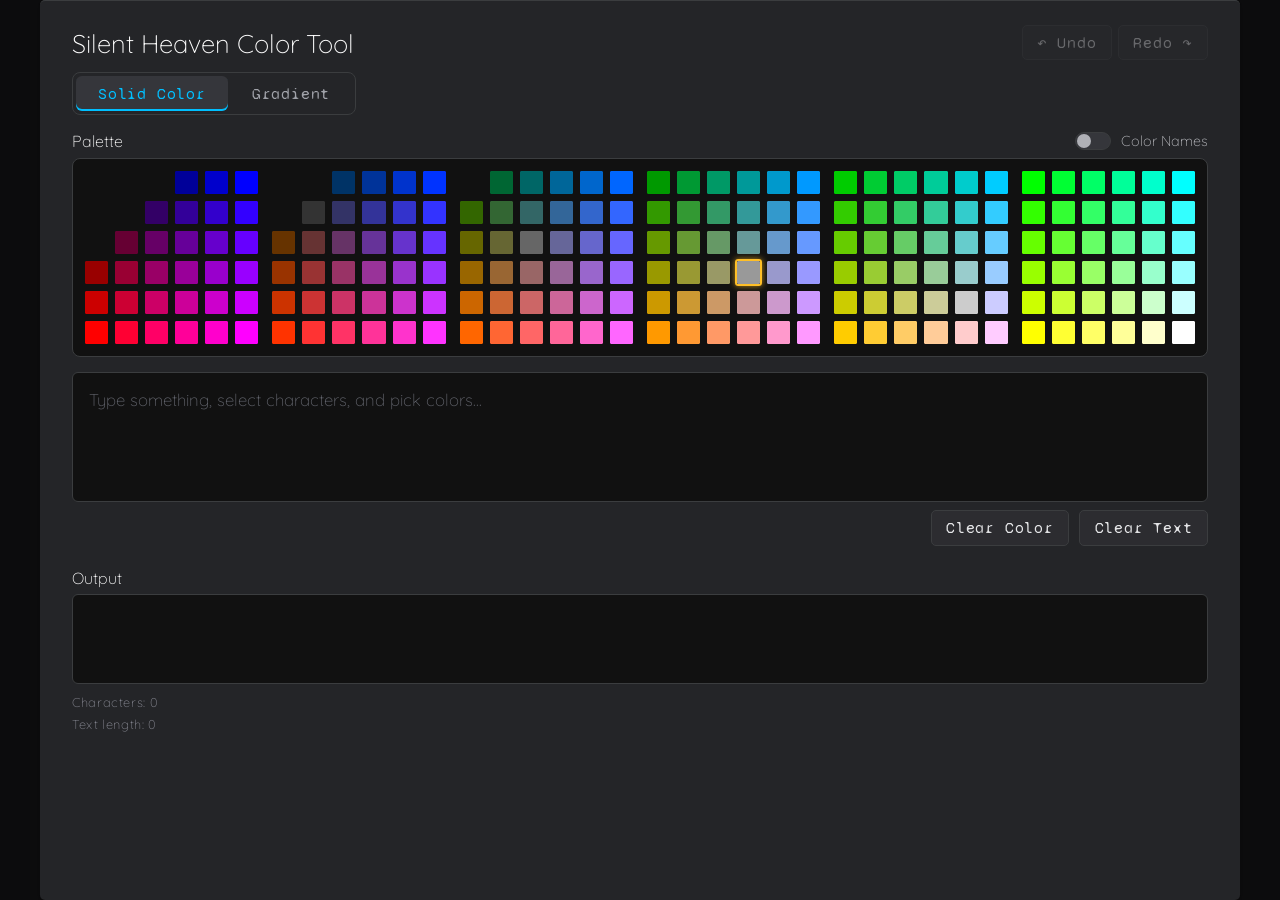
==== index.html @ c576f79d "make FSM non-default" ====
<!DOCTYPE html>
<html lang="en">
<head>
  <meta charset="UTF-8">
  <title>SH Color Tool</title>
  <link rel="preconnect" href="https://fonts.googleapis.com">
  <link rel="preconnect" href="https://fonts.gstatic.com" crossorigin>
  <link rel="stylesheet" href="https://fonts.googleapis.com/css2?family=Syne+Mono&display=swap">
  <link rel="stylesheet" href="https://fonts.googleapis.com/css2?family=Quicksand&display=swap">
  <link rel="stylesheet" href="style.css">
</head>
<body>

<div class="card">
  <div class="card-header">
    <h1>Silent Heaven Color Tool</h1>
    <div class="history-controls">
      <button type="button" id="undoBtn" title="Undo (Ctrl+Z)" disabled>↶ Undo</button>
      <button type="button" id="redoBtn" title="Redo (Ctrl+Y)" disabled>Redo ↷</button>
    </div>
  </div>

  <div class="mode-switch" role="tablist" aria-label="Painting mode">
    <button type="button" class="mode-btn active" data-mode="color" aria-pressed="true">Solid Color</button>
    <button type="button" class="mode-btn" data-mode="gradient" aria-pressed="false">Gradient</button>
  </div>

  <div class="palette-header">
    <h3>Palette</h3>
    <label class="toggle-switch" title="Show color names inline">
      <input type="checkbox" id="toggleNames">
      <span class="toggle-track"><span class="toggle-thumb"></span></span>
      <span class="toggle-text">Color Names</span>
    </label>
  </div>
  <div id="paletteGrid"></div>

  <div id="gradientPanel" hidden>
    <h3>Gradient Builder</h3>

    <p class="hint">CLICK - Add a color</p>
    <p class="hint">SHIFT + CLICK - Remove last instance of a color</p>
    <p class="hint">ALT + CLICK - Remove ALL instances of a color</p>

    <div id="stops"></div>

    <div class="controls controls-end">
      <button id="clearStops">Clear Gradient</button>
      <button type="button" id="applyGradient" class="btn-primary">Apply Gradient</button>
    </div>

    <div class="controls">
      <label for="presetPicker">Preset:</label>
      <select id="presetPicker"></select>
    </div>

    <div class="controls">
      <label><input type="checkbox" id="mirror"> Mirror</label>
      <label><input type="checkbox" id="reverse"> Reverse</label>
      <label><input type="checkbox" id="randomize"> Randomize</label>
    </div>

    <div class="controls">
      <label for="smoothnessInput">Smoothness:</label>
      <input type="number" id="smoothnessInput" min="1" value="3">
      <label><input type="checkbox" id="fixedSmoothness"> Fixed Smoothness Mode </label>
    </div>
    <p class="hint">When FSM is unchecked, builder will attempt to distrubte colors evenly based on # in Smoothness Box</p>

    <div id="gradientPreview"></div>
  </div>

  <div id="editor" contenteditable="true" spellcheck="false"></div>

  <div class="controls editor-actions">
    <button id="clearAllColors">Clear Color</button>
    <button id="clearText">Clear Text</button>
  </div>

  <div class="output">
    <h3>Output</h3>
    <textarea id="rawOutput"></textarea>
    <div id="rawCounter">
      <div id="rawCounterChars">Characters: 0</div>
      <div id="rawCounterText">Text length: 0</div>
    </div>
  </div>
</div>

<script src="script.js"></script>
</body>
</html>
---- style.css ----
body {
  background: hsl(230deg, 5%, 5%);
  color: hsl(230deg, 5%, 80%);
  font-family: Quicksand, sans-serif;
  font-weight: 100;
  padding: 0;
  margin: 0;
  height: 100%;
  width: 100%;
}

* {
  box-sizing: border-box;
}

h1, h2, h3, h4 {
  color: white;
  font-weight: 100;
  margin-bottom: 0;
}

h1 {
  font-size: 1.6rem;
  margin-top: .5rem;
}

h3 {
  margin-top: 1.5rem;
  margin-bottom: .4rem;
  font-size: 1rem;
}

.hint {
  color: hsl(230deg, 5%, 55%);
  font-size: .85rem;
}

.card {
  width: 1200px;
  max-width: 95%;
  min-height: 100vh;
  margin: 0 auto;
  padding: 1.5rem 2rem 3rem;
  border-radius: 5px;
  background: hsl(230deg, 5%, 15%);
  border-top: 1px solid #3b3d3f;
  box-shadow: 0 2px 3px rgb(10 10 10 / 10%), 0 0 0 1px rgb(10 10 10 / 10%);
}

.card-header {
  display: flex;
  align-items: center;
  justify-content: space-between;
  gap: 1rem;
  margin-bottom: .5rem;
}

.card-header h1 {
  margin: 0;
}

.history-controls {
  display: inline-flex;
  gap: 6px;
}

.mode-switch {
  display: inline-flex;
  border: 1px solid #3b3d3f;
  border-radius: 8px;
  padding: 3px;
  gap: 2px;
  margin: .25rem 0 1rem;
}

.mode-btn {
  background: transparent;
  border: 0;
  padding: 8px 22px;
  border-radius: 6px;
  font-family: "Syne Mono", monospace;
  font-weight: 100;
  font-size: 1rem;
  color: hsl(230deg, 5%, 65%);
  cursor: pointer;
  transition: background .15s ease, color .15s ease;
}

.mode-btn:hover {
  color: white;
  background: hsl(230deg, 5%, 18%);
}

.mode-btn.active {
  background: hsl(230deg, 5%, 22%);
  color: deepskyblue;
  box-shadow: inset 0 -2px 0 deepskyblue;
}

.mode-btn.active:hover {
  color: deepskyblue;
}

.palette-header {
  display: flex;
  align-items: center;
  justify-content: space-between;
  gap: 12px;
  margin: 0 0 .4rem;
}

.palette-header h3 {
  margin: 0;
}

#paletteGrid {
  display: flex;
  flex-wrap: nowrap;
  gap: 10px;
  margin-bottom: 15px;
  padding: 10px;
  background: #111;
  border-radius: 8px;
  border: 1px solid #3b3d3f;
}

.palette-block {
  flex: 1 1 0;
  min-width: 0;
  display: grid;
  grid-template-columns: repeat(6, 1fr);
  gap: 3px;
}

.palette-cell {
  position: relative;
  aspect-ratio: 1;
  min-width: 0;
  cursor: pointer;
  border: 2px solid transparent;
  border-radius: 3px;
  overflow: hidden;
  user-select: none;
  transition: transform .12s ease, border-color .12s ease;
}

.palette-cell.empty {
  cursor: default;
  pointer-events: none;
  background: transparent;
}

.palette-cell .swatch {
  position: absolute;
  inset: 0;
  border-radius: 1px;
}

.palette-cell .code,
.palette-cell .name {
  display: none;
}

#paletteGrid:not(.show-names) .palette-cell:hover:not(.empty) {
  transform: scale(1.2);
  z-index: 1;
}

.palette-cell.in-gradient {
  border-color: deepskyblue;
  box-shadow: 0 0 6px hsl(195deg, 100%, 50%, .55);
}

.position-badge {
  display: none;
  position: absolute;
  top: -2px;
  right: -2px;
  font-family: Quicksand, sans-serif;
  font-weight: 100;
  font-size: 9px;
  line-height: 1.2;
  color: #000;
  background: deepskyblue;
  padding: 0 3px;
  border-radius: 6px;
  box-shadow: 0 0 4px hsl(195deg, 100%, 50%, .6);
  pointer-events: none;
  z-index: 3;
  max-width: 100%;
  overflow: hidden;
  text-overflow: ellipsis;
  white-space: nowrap;
}

.palette-cell.in-gradient .position-badge {
  display: inline-block;
}

/* Swatch state: this color is somewhere in the current selection. */
.palette-cell.is-current {
  border-color: #fff;
  box-shadow: 0 0 6px rgba(255, 255, 255, 0.6);
}

/* Swatch state: this is the active brush — what newly typed text will use.
   Distinct gold ring, separate from in-gradient (blue) and is-current (white). */
.palette-cell.is-brush {
  border-color: #FFBF27;
  box-shadow: 0 0 6px rgba(255, 191, 39, 0.7);
}

.palette-cell.in-gradient.is-current {
  border-color: deepskyblue;
  box-shadow: 0 0 0 1px #fff, 0 0 6px hsl(195deg, 100%, 50%, .55);
}

#paletteGrid.show-names {
  flex-direction: column;
  flex-wrap: nowrap;
}

#paletteGrid.show-names .palette-block {
  flex: 0 0 auto;
  width: 100%;
  grid-template-columns: repeat(6, minmax(0, 1fr));
  grid-auto-rows: auto;
  gap: 2px;
}

#paletteGrid.show-names .palette-cell {
  position: static;
  aspect-ratio: auto;
  display: flex;
  align-items: center;
  gap: 6px;
  padding: 3px 6px;
  border: 1px solid transparent;
  border-radius: 3px;
  min-width: 0;
  white-space: nowrap;
  overflow: hidden;
  transition: background .12s ease, border-color .12s ease;
}

#paletteGrid.show-names .palette-cell:hover:not(.empty) {
  background: hsl(230deg, 5%, 18%);
}

#paletteGrid.show-names .palette-cell.in-gradient {
  background: hsl(195deg, 60%, 15%);
  border-color: deepskyblue;
  box-shadow: none;
}

#paletteGrid.show-names .palette-cell.is-current {
  background: hsl(230deg, 5%, 22%);
  border-color: #fff;
  box-shadow: none;
}

#paletteGrid.show-names .palette-cell.is-brush {
  background: hsl(48deg, 60%, 18%);
  border-color: #FFBF27;
  box-shadow: none;
}

#paletteGrid.show-names .palette-cell.in-gradient.is-current {
  background: hsl(195deg, 60%, 18%);
  border-color: deepskyblue;
  box-shadow: inset 0 0 0 1px #fff;
}

#paletteGrid.show-names .position-badge {
  position: static;
  font-size: .7rem;
  padding: 0 4px;
  border-radius: 3px;
  flex: 0 0 auto;
}

#paletteGrid.show-names .palette-cell .swatch {
  position: static;
  width: 12px;
  height: 12px;
  flex: 0 0 12px;
  border-radius: 2px;
  border: 1px solid rgba(255, 255, 255, 0.08);
}

#paletteGrid.show-names .palette-cell .code {
  display: inline;
  font-family: Quicksand, sans-serif;
  font-size: .8rem;
  letter-spacing: 0.02em;
  flex: 0 0 auto;
}

#paletteGrid.show-names .palette-cell .name {
  display: inline;
  color: hsl(230deg, 5%, 75%);
  font-size: .75rem;
  letter-spacing: 0.02em;
  overflow: hidden;
  text-overflow: ellipsis;
  flex: 1 1 auto;
  min-width: 0;
}

@media screen and (max-width: 900px) {
  #paletteGrid:not(.show-names) {
    flex-wrap: wrap;
  }
  #paletteGrid:not(.show-names) .palette-block {
    flex: 0 0 auto;
    grid-template-columns: repeat(6, 24px);
  }
  #paletteGrid:not(.show-names) .palette-cell {
    aspect-ratio: 1;
  }
  #paletteGrid.show-names .palette-cell .name {
    display: none;
  }
}

.controls {
  display: flex;
  gap: 10px;
  margin: 10px 0;
  flex-wrap: wrap;
  align-items: center;
}

button {
  padding: 0.45rem 0.9rem;
  background: hsl(230deg, 5%, 18%);
  color: hsl(230deg, 5%, 90%);
  border: 1px solid #3b3d3f;
  border-radius: 5px;
  font-family: "Syne Mono", monospace;
  font-weight: 100;
  font-size: 1rem;
  cursor: pointer;
  letter-spacing: 0.05em;
  transition: background .15s ease, color .15s ease, border-color .15s ease;
}

button:hover:not(:disabled) {
  background: hsl(230deg, 5%, 25%);
  color: white;
}

button:focus-visible {
  outline: 1px solid hsl(230deg, 5%, 90%);
}

button:disabled {
  opacity: 0.35;
  cursor: not-allowed;
}

select {
  padding: 0.45rem 0.9rem;
  background: #494950;
  color: hsl(230deg, 5%, 90%);
  border: 0;
  border-radius: 5px;
  font-family: "Syne Mono", monospace;
  font-weight: 100;
  font-size: 1rem;
  cursor: pointer;
  letter-spacing: 0.05em;
  transition: background .15s ease;
}

select:hover {
  background: hsl(230deg, 5%, 35%);
}

select:focus-visible {
  outline: 1px solid hsl(230deg, 5%, 90%);
}

select:focus {
  outline: none;
  box-shadow: 0 0 0 1px deepskyblue, 0 0 6px deepskyblue;
  background-color: hsl(230deg, 5%, 25%);
  color: white;
}

.toggle-switch {
  display: inline-flex;
  align-items: center;
  gap: 10px;
  cursor: pointer;
  user-select: none;
  font-family: Quicksand, sans-serif;
  font-weight: 100;
  font-size: .9rem;
  color: hsl(230deg, 5%, 75%);
}

.toggle-switch input[type="checkbox"] {
  position: absolute;
  opacity: 0;
  width: 0;
  height: 0;
  pointer-events: none;
}

.toggle-track {
  position: relative;
  display: inline-block;
  width: 36px;
  height: 18px;
  background: hsl(230deg, 5%, 22%);
  border: 1px solid #3b3d3f;
  border-radius: 18px;
  transition: background .15s ease, border-color .15s ease;
  flex: 0 0 36px;
}

.toggle-thumb {
  position: absolute;
  top: 1px;
  left: 1px;
  width: 14px;
  height: 14px;
  background: hsl(230deg, 5%, 70%);
  border-radius: 50%;
  transition: transform .18s ease, background .15s ease;
}

.toggle-switch input:checked ~ .toggle-track {
  background: hsl(195deg, 80%, 35%);
  border-color: deepskyblue;
}

.toggle-switch input:checked ~ .toggle-track .toggle-thumb {
  transform: translateX(17px);
  background: #fff;
}

.toggle-switch input:focus-visible ~ .toggle-track {
  box-shadow: 0 0 0 2px hsl(195deg, 100%, 50%, .35);
}

.toggle-switch input:checked ~ .toggle-text {
  color: white;
}

.btn-primary {
  background: hsl(195deg, 80%, 30%);
  color: white;
  border-color: deepskyblue;
}

.btn-primary:hover:not(:disabled) {
  background: hsl(195deg, 90%, 38%);
  color: white;
  border-color: deepskyblue;
}

.editor-actions {
  margin-top: .4rem;
  justify-content: flex-end;
}

.controls-end {
  justify-content: flex-end;
}

textarea {
  width: 100%;
  min-height: 60px;
  resize: vertical;
  background: #111;
  color: hsl(230deg, 5%, 90%);
  padding: 10px 12px;
  border: 1px solid #3b3d3f;
  border-radius: 6px;
  white-space: pre-wrap;
  word-break: break-word;
  font-family: Quicksand, sans-serif;
  font-weight: 100;
  font-size: .95rem;
  box-sizing: border-box;
}

textarea:focus {
  outline: none;
  border-color: deepskyblue;
  box-shadow: 0 0 6px hsl(195deg, 100%, 50%, .35);
}

#rawOutput {
  min-height: 90px;
  resize: none;
  overflow: hidden;
}

#editor {
  min-height: 130px;
  background: #111;
  color: hsl(230deg, 5%, 90%);
  padding: 14px 16px;
  border: 1px solid #3b3d3f;
  border-radius: 6px;
  white-space: pre-wrap;
  word-break: break-word;
  font-family: Quicksand, sans-serif;
  font-weight: 100;
  font-size: 1.05rem;
  line-height: 1.5;
  outline: none;
  box-sizing: border-box;
  margin-bottom: 8px;
  transition: border-color .2s ease, box-shadow .2s ease;
}

#editor:focus {
  border-color: deepskyblue;
  box-shadow: 0 0 8px hsl(195deg, 100%, 50%, .35);
}

#editor:empty::before {
  content: attr(data-placeholder);
  color: hsl(230deg, 5%, 40%);
  pointer-events: none;
}

#editor ::selection,
#editor::selection {
  background: hsla(195, 100%, 55%, 0.32);
  color: inherit;
}

#editor:not(:focus) .selection-mark {
  background: hsla(195, 100%, 55%, 0.32);
}

#stops {
  display: flex;
  align-items: center;
  gap: 6px;
  flex-wrap: wrap;
  margin-bottom: 10px;
  min-height: 47px;
  padding: 8px;
  background: #111;
  border: 1px dashed #3b3d3f;
  border-radius: 6px;
}

.stop {
  padding: 6px 12px;
  border-radius: 4px;
  cursor: grab;
  font-size: .85rem;
  color: #000;
  font-family: Quicksand, sans-serif;
  font-weight: 100;
  letter-spacing: 0.05em;
  user-select: none;
}

.stop:active {
  cursor: grabbing;
}

#gradientPreview {
  min-height: 32px;
  border: 1px solid #3b3d3f;
  border-radius: 6px;
  margin: 10px 0;
  background: #111;
}

#gradientPanel {
  border: 1px solid #3b3d3f;
  padding: .75rem 1rem 1rem;
  margin: 1rem 0;
  background: hsl(230deg, 5%, 12%);
  border-radius: 8px;
}

#gradientPanel h3 {
  margin: 0 0 .35rem;
}

#smoothnessInput {
  width: 70px;
  padding: 0.35rem 0.5rem;
  background: #494950;
  color: hsl(230deg, 5%, 90%);
  border: 0;
  border-radius: 5px;
  font-family: "Syne Mono", monospace;
  font-weight: 100;
  font-size: 1rem;
}

#smoothnessInput:focus {
  outline: 1px solid deepskyblue;
}

input[type="checkbox"] {
  accent-color: deepskyblue;
  cursor: pointer;
}

label {
  cursor: pointer;
}

#rawCounter {
  margin: 6px 0;
  font-size: .8rem;
  color: hsl(230deg, 5%, 55%);
  letter-spacing: 0.05em;
}

#rawCounterChars {
  margin-bottom: 0.4rem;
}

.output h3 {
  margin-top: 22px;
}

#flashHint {
  font-family: "Syne Mono", monospace !important;
  font-weight: 100 !important;
}

::-webkit-scrollbar {
  height: 10px;
  width: 8px;
}

::-webkit-scrollbar-track {
  background: hsl(230deg, 5%, 40%);
}

::-webkit-scrollbar-thumb {
  background: hsl(230deg, 5%, 80%);
}

::-webkit-scrollbar-thumb:hover {
  background: hsl(230deg, 5%, 60%);
}

::-webkit-scrollbar-thumb:active {
  background: hsl(230deg, 5%, 60%);
}

@media screen and (max-width: 700px) {
  .card {
    padding: 1rem;
    max-width: 100%;
  }
  h1 {
    font-size: 1.3rem;
  }
}
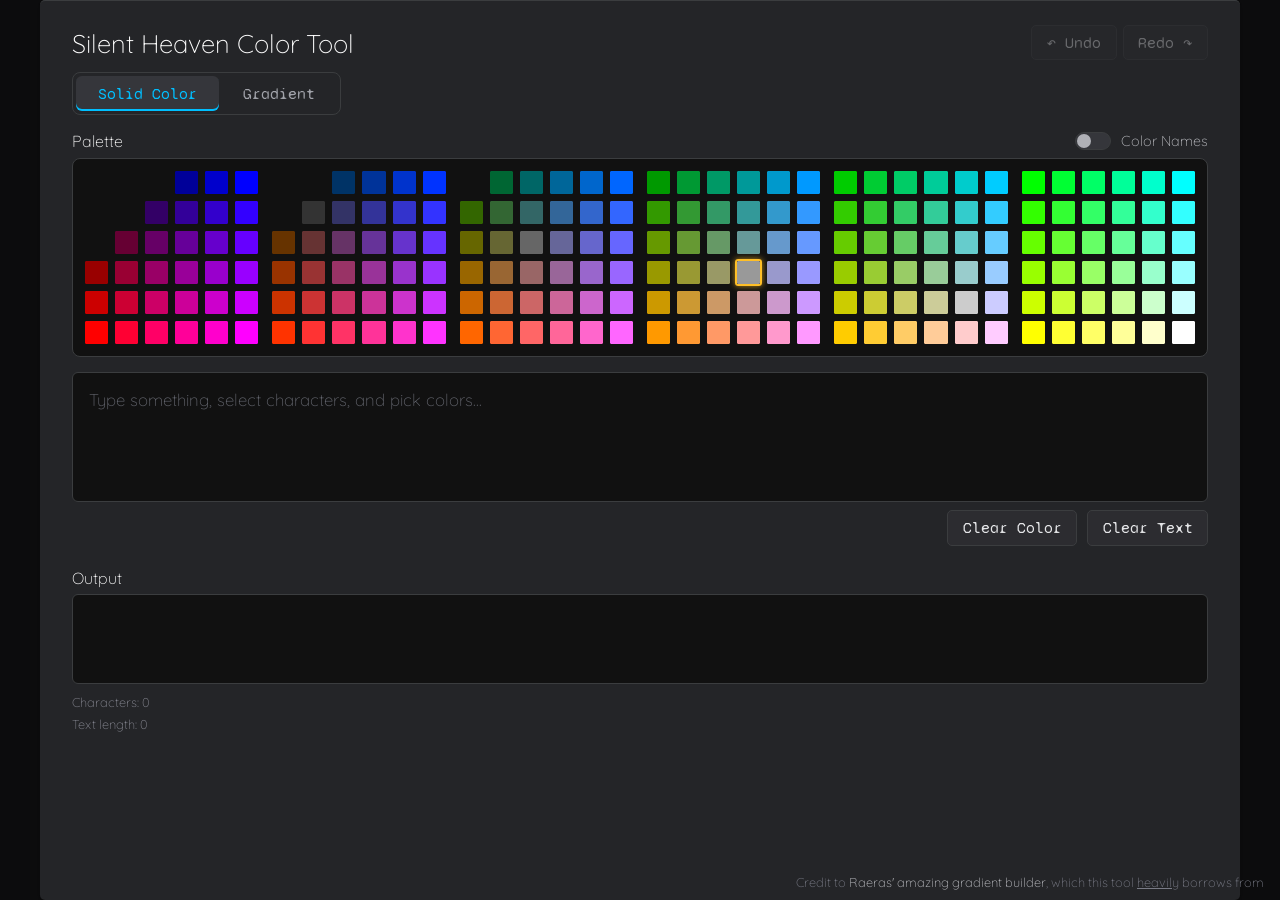
==== commit 1b47c840: "add credit" ====
--- a/index.html
+++ b/index.html
@@ -50,7 +50,6 @@
     </div>
 
     <div class="controls">
-      <label for="presetPicker">Preset:</label>
       <select id="presetPicker"></select>
     </div>
 
@@ -61,12 +60,11 @@
     </div>
 
     <div class="controls">
-      <label for="smoothnessInput">Smoothness:</label>
+      <label for="smoothnessInput">Color Gap:    </label>
       <input type="number" id="smoothnessInput" min="1" value="3">
-      <label><input type="checkbox" id="fixedSmoothness"> Fixed Smoothness Mode </label>
+      <label><input type="checkbox" id="fixedSmoothness"> Distribute Evenly </label>
+      <label><input type="checkbox" id="perWord"> Per Word</label>
     </div>
-    <p class="hint">When FSM is unchecked, builder will attempt to distrubte colors evenly based on # in Smoothness Box</p>
-
     <div id="gradientPreview"></div>
   </div>
 
@@ -87,6 +85,10 @@
   </div>
 </div>
 
+<footer class="credits">
+  Credit to <a href="https://codepen.io/raeras/full/wBzOpxO">Raeras' amazing gradient builder</a>, which this tool <u>heavily</u> borrows from
+</footer>
+
 <script src="script.js"></script>
 </body>
 </html>
--- a/style.css
+++ b/style.css
@@ -176,7 +176,7 @@
   position: absolute;
   top: -2px;
   right: -2px;
-  font-family: Quicksand, sans-serif;
+  font-family: "Syne Mono", monospace;
   font-weight: 100;
   font-size: 9px;
   line-height: 1.2;
@@ -197,14 +197,11 @@
   display: inline-block;
 }
 
-/* Swatch state: this color is somewhere in the current selection. */
 .palette-cell.is-current {
   border-color: #fff;
   box-shadow: 0 0 6px rgba(255, 255, 255, 0.6);
 }
 
-/* Swatch state: this is the active brush — what newly typed text will use.
-   Distinct gold ring, separate from in-gradient (blue) and is-current (white). */
 .palette-cell.is-brush {
   border-color: #FFBF27;
   box-shadow: 0 0 6px rgba(255, 191, 39, 0.7);
@@ -292,15 +289,12 @@
   display: inline;
   font-family: Quicksand, sans-serif;
   font-size: .8rem;
-  letter-spacing: 0.02em;
   flex: 0 0 auto;
 }
 
 #paletteGrid.show-names .palette-cell .name {
   display: inline;
-  color: hsl(230deg, 5%, 75%);
   font-size: .75rem;
-  letter-spacing: 0.02em;
   overflow: hidden;
   text-overflow: ellipsis;
   flex: 1 1 auto;
@@ -341,7 +335,6 @@
   font-weight: 100;
   font-size: 1rem;
   cursor: pointer;
-  letter-spacing: 0.05em;
   transition: background .15s ease, color .15s ease, border-color .15s ease;
 }
 
@@ -369,7 +362,6 @@
   font-weight: 100;
   font-size: 1rem;
   cursor: pointer;
-  letter-spacing: 0.05em;
   transition: background .15s ease;
 }
 
@@ -558,9 +550,8 @@
   cursor: grab;
   font-size: .85rem;
   color: #000;
-  font-family: Quicksand, sans-serif;
-  font-weight: 100;
-  letter-spacing: 0.05em;
+  font-family: "Syne Mono", monospace;
+  font-weight: 100;
   user-select: none;
 }
 
@@ -588,25 +579,142 @@
   margin: 0 0 .35rem;
 }
 
+label[for="smoothnessInput"] {
+  display: inline-flex;
+  align-items: center;
+  padding:0.45rem 0.9rem 0.45rem 0.9rem;
+  border: 1px solid #3b3d3f;
+  border-right: 0;
+  border-radius: 5px 0 0 5px;
+  background: hsl(230deg, 5%, 18%);
+  color: hsl(230deg, 5%, 90%);
+  font-family: "Syne Mono", monospace;
+  font-weight: 100;
+  font-size: 1rem;
+  margin-right: -10px;
+  transition: background .15s ease, color .15s ease, border-color .15s ease;
+}
+
 #smoothnessInput {
-  width: 70px;
-  padding: 0.35rem 0.5rem;
-  background: #494950;
+  width: 64px;
+  padding: 0.45rem 0.6rem;
+  background: hsl(230deg, 5%, 18%);
   color: hsl(230deg, 5%, 90%);
-  border: 0;
+  border: 1px solid #3b3d3f;
+  border-radius: 0 5px 5px 0;
+  font-family: "Syne Mono", monospace;
+  font-weight: 100;
+  font-size: 1rem;
+  transition: background .15s ease, color .15s ease, border-color .15s ease;
+}
+
+#smoothnessInput:hover:not(:disabled),
+label[for="smoothnessInput"]:has(+ #smoothnessInput:hover:not(:disabled)) {
+  border-color: deepskyblue;
+  background: hsl(230deg, 5%, 25%);
+  color: white;
+}
+
+#smoothnessInput:focus {
+  outline: none;
+  border-color: deepskyblue;
+  box-shadow: 0 0 6px hsl(195deg, 100%, 50%, .35);
+}
+
+#smoothnessInput:disabled {
+  background: hsl(230deg, 5%, 12%);
+  color: hsl(230deg, 5%, 40%);
+  cursor: not-allowed;
+  -moz-appearance: textfield;
+  appearance: textfield;
+}
+
+#smoothnessInput:disabled::-webkit-inner-spin-button,
+#smoothnessInput:disabled::-webkit-outer-spin-button {
+  -webkit-appearance: none;
+  margin: 0;
+  display: none;
+}
+
+label[for="smoothnessInput"]:has(+ #smoothnessInput:disabled) {
+  background: hsl(230deg, 5%, 12%);
+  color: hsl(230deg, 5%, 40%);
+  cursor: not-allowed;
+}
+
+label:has(> input[type="checkbox"]):not(.toggle-switch) {
+  display: inline-flex;
+  align-items: center;
+  padding: 0.45rem 0.9rem;
   border-radius: 5px;
+  border: 1px solid #3b3d3f;
+  background: hsl(230deg, 5%, 18%);
+  color: hsl(230deg, 5%, 90%);
+  cursor: pointer;
+  user-select: none;
   font-family: "Syne Mono", monospace;
   font-weight: 100;
   font-size: 1rem;
-}
-
-#smoothnessInput:focus {
-  outline: 1px solid deepskyblue;
-}
-
-input[type="checkbox"] {
-  accent-color: deepskyblue;
-  cursor: pointer;
+  transition: background .15s ease, color .15s ease, border-color .15s ease;
+}
+
+label:has(> input[type="checkbox"]):not(.toggle-switch)::before {
+  content: "";
+  display: inline-block;
+  width: 13px;
+  height: 13px;
+  margin-right: 8px;
+  border: 1px solid hsl(230deg, 5%, 55%);
+  border-radius: 3px;
+  background: hsl(230deg, 5%, 12%);
+  background-repeat: no-repeat;
+  background-position: center;
+  background-size: 11px 11px;
+  flex-shrink: 0;
+  transition: background-color .15s ease, border-color .15s ease;
+}
+
+label:has(> input[type="checkbox"]:checked):not(.toggle-switch)::before {
+  background-color: white;
+  border-color: white;
+  background-image: url("data:image/svg+xml,%3Csvg xmlns='http://www.w3.org/2000/svg' viewBox='0 0 16 16'%3E%3Cpath fill='none' stroke='%23146e8e' stroke-width='3' stroke-linecap='round' stroke-linejoin='round' d='M3 8l3 3 7-7'/%3E%3C/svg%3E");
+}
+
+label:has(> input[type="checkbox"]):not(.toggle-switch):hover:not(:has(> input:disabled)) {
+  background: hsl(230deg, 5%, 25%);
+  color: white;
+}
+
+label:has(> input[type="checkbox"]):not(.toggle-switch):hover:not(:has(> input:disabled))::before {
+  border-color: deepskyblue;
+}
+
+label:has(> input[type="checkbox"]:checked):not(.toggle-switch) {
+  background: hsl(195deg, 80%, 30%);
+  color: white;
+  border-color: deepskyblue;
+}
+
+label:has(> input[type="checkbox"]:checked):not(.toggle-switch):hover:not(:has(> input:disabled)) {
+  background: hsl(195deg, 90%, 38%);
+}
+
+label:has(> input[type="checkbox"]:disabled):not(.toggle-switch) {
+  opacity: 0.35;
+  cursor: not-allowed;
+}
+
+label:has(> input[type="checkbox"]:focus-visible):not(.toggle-switch) {
+  outline: 1px solid hsl(230deg, 5%, 90%);
+}
+
+label:not(.toggle-switch) > input[type="checkbox"] {
+  position: absolute;
+  opacity: 0;
+  width: 0;
+  height: 0;
+  margin: 0;
+  pointer-events: none;
 }
 
 label {
@@ -617,7 +725,6 @@
   margin: 6px 0;
   font-size: .8rem;
   color: hsl(230deg, 5%, 55%);
-  letter-spacing: 0.05em;
 }
 
 #rawCounterChars {
@@ -663,3 +770,24 @@
     font-size: 1.3rem;
   }
 }
+
+
+.credits {
+  position: fixed;
+  bottom: 10px;
+  right: 16px;
+  font-size: 0.8rem;
+  color: hsl(230deg, 5%, 50%);
+  z-index: 10;
+  pointer-events: auto;
+}
+
+.credits a {
+  color: hsl(230deg, 5%, 75%);
+  text-decoration: none;
+  transition: color .15s ease;
+}
+
+.credits a:hover {
+  color: deepskyblue;
+}
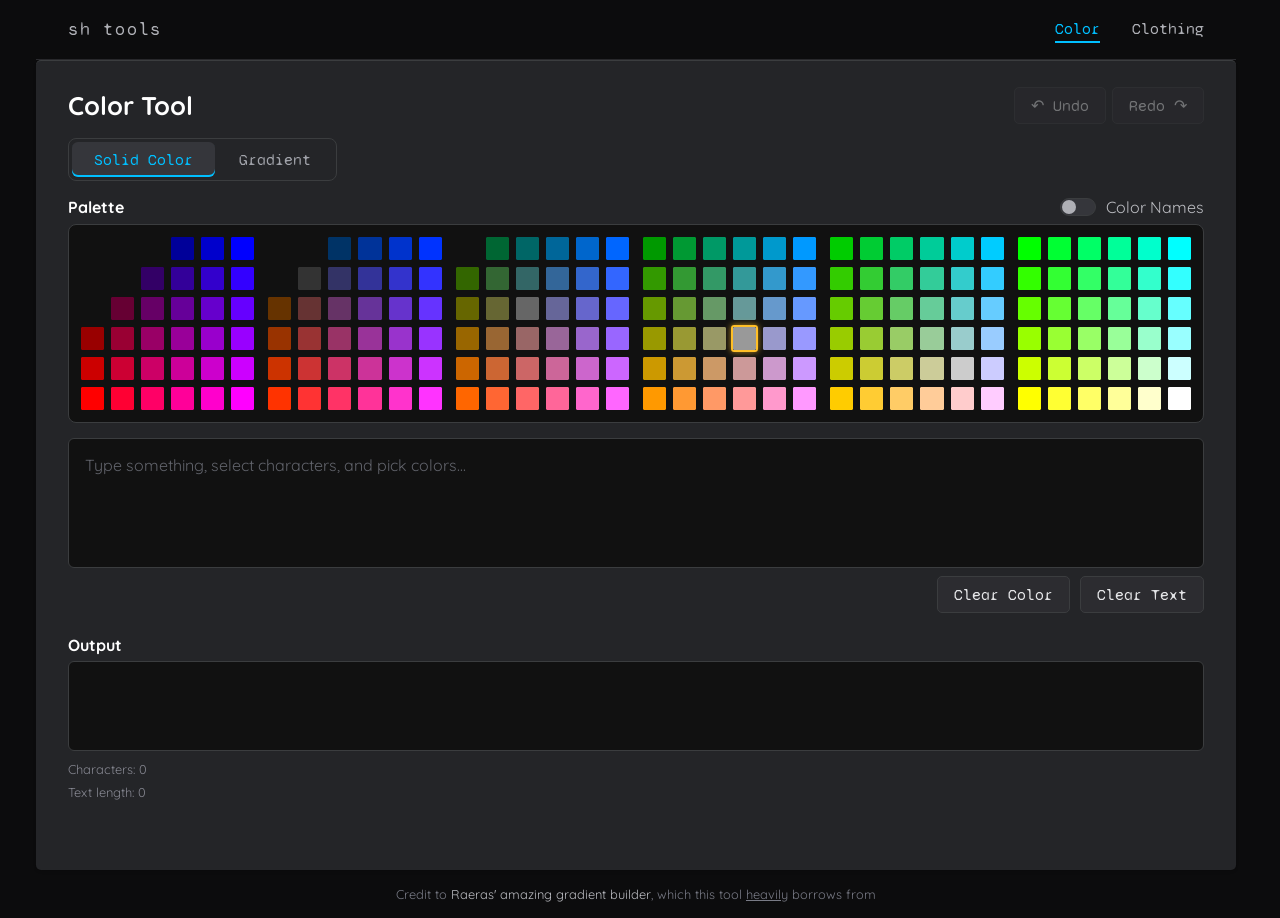
==== commit eb810c5c: "add clothing tool" ====
--- a/index.html
+++ b/index.html
@@ -11,9 +11,17 @@
 </head>
 <body>
 
+<header class="site-header">
+  <div class="site-brand">sh tools</div>
+  <nav class="site-nav" aria-label="Tools">
+    <a href="index.html" class="nav-link active" aria-current="page">Color</a>
+    <a href="clothing.html" class="nav-link">Clothing</a>
+  </nav>
+</header>
+
 <div class="card">
   <div class="card-header">
-    <h1>Silent Heaven Color Tool</h1>
+    <h1>Color Tool</h1>
     <div class="history-controls">
       <button type="button" id="undoBtn" title="Undo (Ctrl+Z)" disabled>↶ Undo</button>
       <button type="button" id="redoBtn" title="Redo (Ctrl+Y)" disabled>Redo ↷</button>
@@ -68,7 +76,7 @@
     <div id="gradientPreview"></div>
   </div>
 
-  <div id="editor" contenteditable="true" spellcheck="false"></div>
+  <div id="editor" contenteditable="true" spellcheck="true"></div>
 
   <div class="controls editor-actions">
     <button id="clearAllColors">Clear Color</button>
--- a/style.css
+++ b/style.css
@@ -1,8 +1,13 @@
+html {
+  /* Reserve scrollbar gutter so toggling gradient mode (which may add a
+     vertical scrollbar) doesn't shift the centered card horizontally. */
+  scrollbar-gutter: stable;
+}
+
 body {
   background: hsl(230deg, 5%, 5%);
   color: hsl(230deg, 5%, 80%);
   font-family: Quicksand, sans-serif;
-  font-weight: 100;
   padding: 0;
   margin: 0;
   height: 100%;
@@ -15,30 +20,29 @@
 
 h1, h2, h3, h4 {
   color: white;
-  font-weight: 100;
   margin-bottom: 0;
 }
 
 h1 {
   font-size: 1.6rem;
-  margin-top: .5rem;
+  margin-top: 0.5rem;
 }
 
 h3 {
   margin-top: 1.5rem;
-  margin-bottom: .4rem;
+  margin-bottom: 0.4rem;
   font-size: 1rem;
 }
 
 .hint {
   color: hsl(230deg, 5%, 55%);
-  font-size: .85rem;
+  font-size: 0.8rem;
 }
 
 .card {
   width: 1200px;
   max-width: 95%;
-  min-height: 100vh;
+  min-height: 90vh;
   margin: 0 auto;
   padding: 1.5rem 2rem 3rem;
   border-radius: 5px;
@@ -47,12 +51,19 @@
   box-shadow: 0 2px 3px rgb(10 10 10 / 10%), 0 0 0 1px rgb(10 10 10 / 10%);
 }
 
+body.page-clothing .card {
+  background: transparent;
+  border-top: none;
+  box-shadow: none;
+}
+
 .card-header {
   display: flex;
   align-items: center;
   justify-content: space-between;
   gap: 1rem;
-  margin-bottom: .5rem;
+  margin-bottom: 0.5rem;
+  min-height: 2.5rem;
 }
 
 .card-header h1 {
@@ -64,13 +75,63 @@
   gap: 6px;
 }
 
+.site-header {
+  display: flex;
+  align-items: center;
+  justify-content: space-between;
+  max-width: 1200px;
+  margin: 0 auto;
+  padding: 1rem 2rem;
+  border-bottom: 1px solid hsl(230deg, 5%, 18%);
+}
+
+.site-brand {
+  font-family: "Syne Mono", monospace;
+  font-size: 1.1rem;
+  color: hsl(230deg, 5%, 70%);
+  letter-spacing: 0.1em;
+}
+
+.site-nav {
+  display: flex;
+  gap: 2rem;
+}
+
+.nav-link {
+  font-family: "Syne Mono", monospace;
+  font-size: 1rem;
+  color: hsl(230deg, 5%, 70%);
+  text-decoration: none;
+  padding: 0.2rem 0;
+  border-bottom: 2px solid transparent;
+  transition: color 0.2s ease, border-color 0.2s ease;
+}
+
+.nav-link:hover {
+  color: white;
+}
+
+.nav-link.active {
+  color: deepskyblue;
+  border-bottom-color: deepskyblue;
+}
+
+@media screen and (max-width: 700px) {
+  .site-header {
+    padding: 0.8rem 1rem;
+  }
+  .site-nav {
+    gap: 1.2rem;
+  }
+}
+
 .mode-switch {
   display: inline-flex;
   border: 1px solid #3b3d3f;
   border-radius: 8px;
   padding: 3px;
   gap: 2px;
-  margin: .25rem 0 1rem;
+  margin: 0.3rem 0 1rem;
 }
 
 .mode-btn {
@@ -79,11 +140,10 @@
   padding: 8px 22px;
   border-radius: 6px;
   font-family: "Syne Mono", monospace;
-  font-weight: 100;
   font-size: 1rem;
   color: hsl(230deg, 5%, 65%);
   cursor: pointer;
-  transition: background .15s ease, color .15s ease;
+  transition: background 0.2s ease, color 0.2s ease;
 }
 
 .mode-btn:hover {
@@ -106,7 +166,7 @@
   align-items: center;
   justify-content: space-between;
   gap: 12px;
-  margin: 0 0 .4rem;
+  margin: 0 0 0.4rem;
 }
 
 .palette-header h3 {
@@ -141,7 +201,7 @@
   border-radius: 3px;
   overflow: hidden;
   user-select: none;
-  transition: transform .12s ease, border-color .12s ease;
+  transition: transform 0.1s ease, border-color 0.1s ease;
 }
 
 .palette-cell.empty {
@@ -168,7 +228,7 @@
 
 .palette-cell.in-gradient {
   border-color: deepskyblue;
-  box-shadow: 0 0 6px hsl(195deg, 100%, 50%, .55);
+  box-shadow: 0 0 6px hsl(195deg, 100%, 50%, 0.5);
 }
 
 .position-badge {
@@ -177,14 +237,13 @@
   top: -2px;
   right: -2px;
   font-family: "Syne Mono", monospace;
-  font-weight: 100;
   font-size: 9px;
   line-height: 1.2;
   color: #000;
   background: deepskyblue;
   padding: 0 3px;
   border-radius: 6px;
-  box-shadow: 0 0 4px hsl(195deg, 100%, 50%, .6);
+  box-shadow: 0 0 4px hsl(195deg, 100%, 50%, 0.6);
   pointer-events: none;
   z-index: 3;
   max-width: 100%;
@@ -209,7 +268,7 @@
 
 .palette-cell.in-gradient.is-current {
   border-color: deepskyblue;
-  box-shadow: 0 0 0 1px #fff, 0 0 6px hsl(195deg, 100%, 50%, .55);
+  box-shadow: 0 0 0 1px #fff, 0 0 6px hsl(195deg, 100%, 50%, 0.5);
 }
 
 #paletteGrid.show-names {
@@ -237,7 +296,7 @@
   min-width: 0;
   white-space: nowrap;
   overflow: hidden;
-  transition: background .12s ease, border-color .12s ease;
+  transition: background 0.1s ease, border-color 0.1s ease;
 }
 
 #paletteGrid.show-names .palette-cell:hover:not(.empty) {
@@ -270,7 +329,7 @@
 
 #paletteGrid.show-names .position-badge {
   position: static;
-  font-size: .7rem;
+  font-size: 0.7rem;
   padding: 0 4px;
   border-radius: 3px;
   flex: 0 0 auto;
@@ -282,19 +341,19 @@
   height: 12px;
   flex: 0 0 12px;
   border-radius: 2px;
-  border: 1px solid rgba(255, 255, 255, 0.08);
+  border: 1px solid rgba(255, 255, 255, 0.1);
 }
 
 #paletteGrid.show-names .palette-cell .code {
   display: inline;
   font-family: Quicksand, sans-serif;
-  font-size: .8rem;
+  font-size: 0.8rem;
   flex: 0 0 auto;
 }
 
 #paletteGrid.show-names .palette-cell .name {
   display: inline;
-  font-size: .75rem;
+  font-size: 0.7rem;
   overflow: hidden;
   text-overflow: ellipsis;
   flex: 1 1 auto;
@@ -326,16 +385,15 @@
 }
 
 button {
-  padding: 0.45rem 0.9rem;
+  padding: 0.5rem 1rem;
   background: hsl(230deg, 5%, 18%);
   color: hsl(230deg, 5%, 90%);
   border: 1px solid #3b3d3f;
   border-radius: 5px;
   font-family: "Syne Mono", monospace;
-  font-weight: 100;
   font-size: 1rem;
   cursor: pointer;
-  transition: background .15s ease, color .15s ease, border-color .15s ease;
+  transition: background 0.2s ease, color 0.2s ease, border-color 0.2s ease;
 }
 
 button:hover:not(:disabled) {
@@ -348,21 +406,20 @@
 }
 
 button:disabled {
-  opacity: 0.35;
+  opacity: 0.4;
   cursor: not-allowed;
 }
 
 select {
-  padding: 0.45rem 0.9rem;
+  padding: 0.5rem 1rem;
   background: #494950;
   color: hsl(230deg, 5%, 90%);
   border: 0;
   border-radius: 5px;
   font-family: "Syne Mono", monospace;
-  font-weight: 100;
   font-size: 1rem;
   cursor: pointer;
-  transition: background .15s ease;
+  transition: background 0.2s ease;
 }
 
 select:hover {
@@ -387,8 +444,7 @@
   cursor: pointer;
   user-select: none;
   font-family: Quicksand, sans-serif;
-  font-weight: 100;
-  font-size: .9rem;
+  font-size: 1rem;
   color: hsl(230deg, 5%, 75%);
 }
 
@@ -408,7 +464,7 @@
   background: hsl(230deg, 5%, 22%);
   border: 1px solid #3b3d3f;
   border-radius: 18px;
-  transition: background .15s ease, border-color .15s ease;
+  transition: background 0.2s ease, border-color 0.2s ease;
   flex: 0 0 36px;
 }
 
@@ -420,7 +476,7 @@
   height: 14px;
   background: hsl(230deg, 5%, 70%);
   border-radius: 50%;
-  transition: transform .18s ease, background .15s ease;
+  transition: transform 0.2s ease, background 0.2s ease;
 }
 
 .toggle-switch input:checked ~ .toggle-track {
@@ -434,7 +490,7 @@
 }
 
 .toggle-switch input:focus-visible ~ .toggle-track {
-  box-shadow: 0 0 0 2px hsl(195deg, 100%, 50%, .35);
+  box-shadow: 0 0 0 2px hsl(195deg, 100%, 50%, 0.4);
 }
 
 .toggle-switch input:checked ~ .toggle-text {
@@ -454,7 +510,7 @@
 }
 
 .editor-actions {
-  margin-top: .4rem;
+  margin-top: 0.4rem;
   justify-content: flex-end;
 }
 
@@ -474,15 +530,13 @@
   white-space: pre-wrap;
   word-break: break-word;
   font-family: Quicksand, sans-serif;
-  font-weight: 100;
-  font-size: .95rem;
   box-sizing: border-box;
 }
 
 textarea:focus {
   outline: none;
   border-color: deepskyblue;
-  box-shadow: 0 0 6px hsl(195deg, 100%, 50%, .35);
+  box-shadow: 0 0 6px hsl(195deg, 100%, 50%, 0.4);
 }
 
 #rawOutput {
@@ -501,18 +555,16 @@
   white-space: pre-wrap;
   word-break: break-word;
   font-family: Quicksand, sans-serif;
-  font-weight: 100;
-  font-size: 1.05rem;
   line-height: 1.5;
   outline: none;
   box-sizing: border-box;
   margin-bottom: 8px;
-  transition: border-color .2s ease, box-shadow .2s ease;
+  transition: border-color 0.2s ease, box-shadow 0.2s ease;
 }
 
 #editor:focus {
   border-color: deepskyblue;
-  box-shadow: 0 0 8px hsl(195deg, 100%, 50%, .35);
+  box-shadow: 0 0 8px hsl(195deg, 100%, 50%, 0.4);
 }
 
 #editor:empty::before {
@@ -523,12 +575,12 @@
 
 #editor ::selection,
 #editor::selection {
-  background: hsla(195, 100%, 55%, 0.32);
+  background: hsla(195, 100%, 55%, 0.3);
   color: inherit;
 }
 
 #editor:not(:focus) .selection-mark {
-  background: hsla(195, 100%, 55%, 0.32);
+  background: hsla(195, 100%, 55%, 0.3);
 }
 
 #stops {
@@ -548,10 +600,9 @@
   padding: 6px 12px;
   border-radius: 4px;
   cursor: grab;
-  font-size: .85rem;
+  font-size: 0.8rem;
   color: #000;
   font-family: "Syne Mono", monospace;
-  font-weight: 100;
   user-select: none;
 }
 
@@ -569,43 +620,41 @@
 
 #gradientPanel {
   border: 1px solid #3b3d3f;
-  padding: .75rem 1rem 1rem;
+  padding: 0.7rem 1rem 1rem;
   margin: 1rem 0;
   background: hsl(230deg, 5%, 12%);
   border-radius: 8px;
 }
 
 #gradientPanel h3 {
-  margin: 0 0 .35rem;
+  margin: 0 0 0.3rem;
 }
 
 label[for="smoothnessInput"] {
   display: inline-flex;
   align-items: center;
-  padding:0.45rem 0.9rem 0.45rem 0.9rem;
+  padding: 0.5rem 1rem;
   border: 1px solid #3b3d3f;
   border-right: 0;
   border-radius: 5px 0 0 5px;
   background: hsl(230deg, 5%, 18%);
   color: hsl(230deg, 5%, 90%);
   font-family: "Syne Mono", monospace;
-  font-weight: 100;
   font-size: 1rem;
   margin-right: -10px;
-  transition: background .15s ease, color .15s ease, border-color .15s ease;
+  transition: background 0.2s ease, color 0.2s ease, border-color 0.2s ease;
 }
 
 #smoothnessInput {
   width: 64px;
-  padding: 0.45rem 0.6rem;
+  padding: 0.5rem 0.6rem;
   background: hsl(230deg, 5%, 18%);
   color: hsl(230deg, 5%, 90%);
   border: 1px solid #3b3d3f;
   border-radius: 0 5px 5px 0;
   font-family: "Syne Mono", monospace;
-  font-weight: 100;
   font-size: 1rem;
-  transition: background .15s ease, color .15s ease, border-color .15s ease;
+  transition: background 0.2s ease, color 0.2s ease, border-color 0.2s ease;
 }
 
 #smoothnessInput:hover:not(:disabled),
@@ -618,7 +667,7 @@
 #smoothnessInput:focus {
   outline: none;
   border-color: deepskyblue;
-  box-shadow: 0 0 6px hsl(195deg, 100%, 50%, .35);
+  box-shadow: 0 0 6px hsl(195deg, 100%, 50%, 0.4);
 }
 
 #smoothnessInput:disabled {
@@ -645,7 +694,7 @@
 label:has(> input[type="checkbox"]):not(.toggle-switch) {
   display: inline-flex;
   align-items: center;
-  padding: 0.45rem 0.9rem;
+  padding: 0.5rem 1rem;
   border-radius: 5px;
   border: 1px solid #3b3d3f;
   background: hsl(230deg, 5%, 18%);
@@ -653,9 +702,8 @@
   cursor: pointer;
   user-select: none;
   font-family: "Syne Mono", monospace;
-  font-weight: 100;
   font-size: 1rem;
-  transition: background .15s ease, color .15s ease, border-color .15s ease;
+  transition: background 0.2s ease, color 0.2s ease, border-color 0.2s ease;
 }
 
 label:has(> input[type="checkbox"]):not(.toggle-switch)::before {
@@ -671,7 +719,7 @@
   background-position: center;
   background-size: 11px 11px;
   flex-shrink: 0;
-  transition: background-color .15s ease, border-color .15s ease;
+  transition: background-color 0.2s ease, border-color 0.2s ease;
 }
 
 label:has(> input[type="checkbox"]:checked):not(.toggle-switch)::before {
@@ -700,7 +748,7 @@
 }
 
 label:has(> input[type="checkbox"]:disabled):not(.toggle-switch) {
-  opacity: 0.35;
+  opacity: 0.4;
   cursor: not-allowed;
 }
 
@@ -723,7 +771,7 @@
 
 #rawCounter {
   margin: 6px 0;
-  font-size: .8rem;
+  font-size: 0.8rem;
   color: hsl(230deg, 5%, 55%);
 }
 
@@ -737,7 +785,6 @@
 
 #flashHint {
   font-family: "Syne Mono", monospace !important;
-  font-weight: 100 !important;
 }
 
 ::-webkit-scrollbar {
@@ -773,21 +820,746 @@
 
 
 .credits {
-  position: fixed;
-  bottom: 10px;
-  right: 16px;
+  text-align: center;
+  padding: 1rem;
   font-size: 0.8rem;
   color: hsl(230deg, 5%, 50%);
-  z-index: 10;
-  pointer-events: auto;
 }
 
 .credits a {
   color: hsl(230deg, 5%, 75%);
   text-decoration: none;
-  transition: color .15s ease;
+  transition: color 0.2s ease;
 }
 
 .credits a:hover {
   color: deepskyblue;
 }
+
+.pickers {
+  display: flex;
+  gap: 16px;
+  flex-wrap: wrap;
+  margin: 1rem 0 1.2rem;
+}
+
+.picker-field {
+  display: flex;
+  flex-direction: column;
+  gap: 4px;
+  flex: 1 1 240px;
+  min-width: 0;
+}
+
+.picker-field > label {
+  font-size: 0.9rem;
+  color: hsl(230deg, 5%, 75%);
+  font-family: "Syne Mono", monospace;
+  cursor: default;
+}
+
+.picker-field > select,
+.picker-field > input[type="text"] {
+  padding: 0.5rem 0.8rem;
+  background: hsl(230deg, 5%, 18%);
+  color: hsl(230deg, 5%, 90%);
+  border: 1px solid #3b3d3f;
+  border-radius: 5px;
+  font-size: 0.9rem;
+  width: 100%;
+  box-sizing: border-box;
+  transition: border-color 0.2s ease, box-shadow 0.2s ease;
+}
+
+.picker-field > select {
+  font-family: "Syne Mono", monospace;
+}
+
+.picker-field > input[type="text"] {
+  font-family: Quicksand, sans-serif;
+}
+
+.picker-field > select:focus,
+.picker-field > input[type="text"]:focus {
+  outline: none;
+  border-color: deepskyblue;
+  box-shadow: 0 0 6px hsl(195deg, 100%, 50%, 0.4);
+}
+
+.picker-field > select:disabled {
+  opacity: 0.4;
+  cursor: not-allowed;
+}
+
+.field-grid {
+  display: grid;
+  grid-template-columns: 1fr 1fr;
+  gap: 12px;
+}
+
+@media screen and (max-width: 700px) {
+  .field-grid {
+    grid-template-columns: 1fr;
+  }
+}
+
+.field {
+  display: flex;
+  flex-direction: column;
+  gap: 4px;
+}
+
+.design-card {
+  display: flex;
+  flex-direction: column;
+  gap: 0.8rem;
+  padding: 1rem 1.2rem 1.2rem;
+  border: 1px solid #3b3d3f;
+  border-radius: 8px;
+  background: hsl(230deg, 5%, 12%);
+  min-width: 0;
+}
+
+#designPanel {
+  display: flex;
+  flex-direction: column;
+  gap: 0.8rem;
+}
+
+#designPanel[hidden] {
+  display: none;
+}
+
+.field > label,
+.field-header > label {
+  font-size: 0.9rem;
+  color: hsl(230deg, 5%, 75%);
+  font-family: "Syne Mono", monospace;
+}
+
+.field-header {
+  display: flex;
+  justify-content: space-between;
+  align-items: baseline;
+  gap: 1rem;
+}
+
+.char-count {
+  font-family: "Syne Mono", monospace;
+  font-size: 0.8rem;
+  color: hsl(230deg, 5%, 50%);
+  flex: 0 0 auto;
+}
+
+.char-count.over-limit {
+  color: hsl(32deg, 75%, 60%);
+}
+
+.field > input[type="text"],
+.field > select {
+  padding: 0.5rem 0.8rem;
+  background: hsl(230deg, 5%, 18%);
+  color: hsl(230deg, 5%, 90%);
+  border: 1px solid #3b3d3f;
+  border-radius: 5px;
+  font-size: 0.9rem;
+  transition: border-color 0.2s ease, box-shadow 0.2s ease;
+}
+
+.field > input[type="text"] {
+  font-family: Quicksand, sans-serif;
+}
+
+.field > select {
+  font-family: "Syne Mono", monospace;
+}
+
+.field > select:disabled {
+  opacity: 0.4;
+  cursor: not-allowed;
+}
+
+.field > input[type="text"].field-error,
+.field > select.field-error,
+.field > textarea.field-error,
+.field .color-current.field-error {
+  border-color: hsl(32deg, 75%, 55%);
+  box-shadow: 0 0 4px hsl(32deg, 75%, 55%, 0.3);
+}
+
+.field > input[type="text"].field-error:focus,
+.field > textarea.field-error:focus,
+.field .color-current.field-error:focus {
+  border-color: hsl(35deg, 85%, 60%);
+  box-shadow: 0 0 6px hsl(35deg, 85%, 60%, 0.5);
+}
+
+.field > input[type="text"]:focus {
+  outline: none;
+  border-color: deepskyblue;
+  box-shadow: 0 0 6px hsl(195deg, 100%, 50%, 0.4);
+}
+
+#designPanel textarea {
+  font-family: Quicksand, sans-serif;
+  min-height: 60px;
+}
+
+.color-current {
+  display: flex;
+  align-items: center;
+  gap: 8px;
+  padding: 0.5rem 0.8rem;
+  background: #111;
+  color: hsl(230deg, 5%, 90%);
+  border: 1px solid #3b3d3f;
+  border-radius: 5px;
+  font-family: "Syne Mono", monospace;
+  font-size: 0.9rem;
+  width: 100%;
+  text-align: left;
+  cursor: pointer;
+  transition: border-color 0.2s ease, box-shadow 0.2s ease;
+}
+
+.color-current:hover:not(:disabled) {
+  border-color: deepskyblue;
+}
+
+.color-current:focus-visible {
+  outline: none;
+  border-color: deepskyblue;
+  box-shadow: 0 0 6px hsl(195deg, 100%, 50%, 0.4);
+}
+
+.color-current[aria-expanded="true"] {
+  border-color: deepskyblue;
+  border-bottom-color: transparent;
+  border-bottom-left-radius: 0;
+  border-bottom-right-radius: 0;
+}
+
+.color-current:disabled {
+  opacity: 0.4;
+  cursor: not-allowed;
+}
+
+.color-current .color-swatch {
+  width: 18px;
+  height: 18px;
+  flex: 0 0 18px;
+  border-radius: 3px;
+  border: 1px solid rgba(255, 255, 255, 0.1);
+  background: transparent;
+}
+
+.color-current .color-num {
+  font-family: "Syne Mono", monospace;
+  color: hsl(230deg, 5%, 55%);
+  font-size: 0.85rem;
+  flex: 0 0 auto;
+  min-width: 2rem;
+}
+
+.color-current #colorCurrentName {
+  flex: 1 1 auto;
+  overflow: hidden;
+  text-overflow: ellipsis;
+  white-space: nowrap;
+}
+
+.color-current .change-text {
+  flex: 0 0 auto;
+  font-family: "Syne Mono", monospace;
+  font-size: 0.8rem;
+  color: hsl(230deg, 5%, 55%);
+  white-space: nowrap;
+  margin-left: auto;
+}
+
+.color-current[aria-expanded="true"] .change-text {
+  font-size: 0;
+}
+
+.color-current[aria-expanded="true"] .change-text::before {
+  content: "Click to close";
+  font-size: 0.8rem;
+}
+
+.color-grid.is-hidden {
+  display: none;
+}
+
+.color-grid:not(.is-hidden) {
+  margin-top: -4px;
+  margin-bottom: 1rem;
+  border-color: deepskyblue;
+  border-top: 0;
+  border-top-left-radius: 0;
+  border-top-right-radius: 0;
+}
+
+.color-swatch {
+  display: inline-block;
+  width: 24px;
+  height: 24px;
+  border-radius: 4px;
+  border: 1px solid rgba(255, 255, 255, 0.1);
+  flex: 0 0 24px;
+  background: transparent;
+}
+
+#colorCurrentName {
+  font-family: "Syne Mono", monospace;
+  font-size: 1rem;
+}
+
+#colorCurrentNum {
+  margin-left: auto;
+  font-family: "Syne Mono", monospace;
+}
+
+.color-grid {
+  column-width: 170px;
+  column-gap: 10px;
+  padding: 10px;
+  background: #111;
+  border: 1px solid #3b3d3f;
+  border-radius: 6px;
+  margin-bottom: 1rem;
+}
+
+.color-cell {
+  display: flex;
+  align-items: center;
+  gap: 6px;
+  padding: 3px 6px;
+  border-radius: 3px;
+  border: 1px solid transparent;
+  cursor: pointer;
+  user-select: none;
+  font-family: "Syne Mono", monospace;
+  font-size: 0.8rem;
+  color: hsl(230deg, 5%, 85%);
+  transition: background 0.1s ease, border-color 0.1s ease;
+  min-width: 0;
+  break-inside: avoid;
+}
+
+.color-cell:hover {
+  border-color: hsl(230deg, 5%, 40%);
+}
+
+.color-cell.selected {
+  border-color: deepskyblue;
+  box-shadow: inset 0 0 0 1px deepskyblue;
+}
+
+.color-cell .swatch {
+  width: 12px;
+  height: 12px;
+  flex: 0 0 12px;
+  border-radius: 2px;
+  border: 1px solid rgba(255, 255, 255, 0.1);
+}
+
+.color-cell .num {
+  flex: 0 0 auto;
+  color: hsl(230deg, 5%, 55%);
+  min-width: 1.7rem;
+  text-align: right;
+}
+
+.color-cell .name {
+  flex: 1 1 auto;
+  overflow: hidden;
+  text-overflow: ellipsis;
+  white-space: nowrap;
+}
+
+.coverage-list {
+  display: flex;
+  flex-wrap: wrap;
+  gap: 8px;
+  margin-bottom: 1rem;
+}
+
+.coverage-toggle {
+  display: inline-flex;
+  align-items: center;
+  padding: 0.5rem 1rem;
+  border-radius: 5px;
+  border: 1px solid #3b3d3f;
+  background: hsl(230deg, 5%, 18%);
+  color: hsl(230deg, 5%, 90%);
+  font-family: "Syne Mono", monospace;
+  font-size: 1rem;
+  cursor: pointer;
+  user-select: none;
+  transition: background 0.2s ease, color 0.2s ease, border-color 0.2s ease;
+}
+
+.coverage-toggle:hover:not(.is-mandatory) {
+  background: hsl(230deg, 5%, 25%);
+  color: white;
+  border-color: deepskyblue;
+}
+
+.coverage-toggle:has(> input[type="checkbox"]:checked) {
+  background: hsl(195deg, 80%, 30%);
+  color: white;
+  border-color: deepskyblue;
+}
+
+.coverage-toggle:has(> input[type="checkbox"]:checked):hover {
+  background: hsl(195deg, 90%, 38%);
+}
+
+.coverage-toggle.is-mandatory {
+  background: hsl(195deg, 80%, 30%);
+  color: white;
+  border-color: deepskyblue;
+  cursor: default;
+}
+
+.coverage-toggle > input[type="checkbox"] {
+  position: absolute;
+  opacity: 0;
+  width: 0;
+  height: 0;
+  margin: 0;
+  pointer-events: none;
+}
+
+.token-ref {
+  margin-top: 1.5rem;
+  border: 1px solid #3b3d3f;
+  border-radius: 6px;
+  background: hsl(230deg, 5%, 12%);
+}
+
+.token-ref > summary {
+  cursor: pointer;
+  padding: 0.6rem 1rem;
+  font-family: "Syne Mono", monospace;
+  font-size: 0.9rem;
+  color: hsl(230deg, 5%, 75%);
+  list-style: none;
+  user-select: none;
+}
+
+.token-ref > summary::-webkit-details-marker {
+  display: none;
+}
+
+.token-ref > summary::before {
+  content: "▸";
+  display: inline-block;
+  margin-right: 8px;
+  transition: transform 0.2s ease;
+  color: hsl(230deg, 5%, 55%);
+}
+
+.token-ref[open] > summary::before {
+  transform: rotate(90deg);
+}
+
+.token-ref > summary:hover {
+  color: white;
+}
+
+.token-ref > ul {
+  margin: 0;
+  padding: 0 1.2rem 0.8rem 2.2rem;
+  font-size: 0.9rem;
+  color: hsl(230deg, 5%, 80%);
+  line-height: 1.6;
+}
+
+.token-ref > ul li {
+  margin-bottom: 0.2rem;
+}
+
+.validation {
+  margin-top: 1rem;
+  padding: 10px 14px;
+  border-radius: 6px;
+  font-family: "Syne Mono", monospace;
+  font-size: 0.9rem;
+}
+
+.validation:empty {
+  display: none;
+}
+
+.validation.error {
+  background: hsl(32deg, 40%, 12%);
+  border: 1px solid hsl(32deg, 60%, 40%);
+  color: hsl(35deg, 80%, 82%);
+}
+
+.validation.ok {
+  background: hsl(140deg, 30%, 12%);
+  border: 1px solid hsl(140deg, 50%, 30%);
+  color: hsl(140deg, 50%, 80%);
+}
+
+.workspace {
+  display: grid;
+  grid-template-columns: minmax(0, 1fr) minmax(280px, 380px);
+  gap: 1.5rem;
+  margin-top: 1rem;
+  align-items: start;
+}
+
+.preview-column {
+  display: flex;
+  flex-direction: column;
+  gap: 1rem;
+  min-width: 0;
+  position: sticky;
+  top: 1rem;
+  max-height: calc(100vh - 2rem);
+  overflow-y: auto;
+}
+
+@media (max-width: 900px) {
+  .workspace {
+    grid-template-columns: 1fr;
+  }
+  .preview-column {
+    position: static;
+    max-height: none;
+    overflow-y: visible;
+    margin-top: 1rem;
+  }
+}
+
+#previewPanel {
+  padding: 1rem 1.2rem 1.2rem;
+  border: 1px solid #3b3d3f;
+  border-radius: 8px;
+  background: hsl(230deg, 5%, 12%);
+}
+
+.preview-card {
+  box-shadow: 0 4px 18px rgba(0, 0, 0, 0.3);
+}
+
+.preview-card h3 {
+  margin-top: 0;
+}
+
+.render-as {
+  margin-top: 1rem;
+  padding-top: 0.8rem;
+  border-top: 1px solid hsl(230deg, 5%, 20%);
+}
+
+.render-as > summary {
+  cursor: pointer;
+  padding: 0.3rem 0;
+  font-family: "Syne Mono", monospace;
+  font-size: 0.8rem;
+  color: hsl(230deg, 5%, 60%);
+  list-style: none;
+  user-select: none;
+}
+
+.render-as > summary::-webkit-details-marker {
+  display: none;
+}
+
+.render-as > summary::before {
+  content: "▸";
+  display: inline-block;
+  margin-right: 6px;
+  transition: transform 0.2s ease;
+}
+
+.render-as[open] > summary::before {
+  transform: rotate(90deg);
+}
+
+.render-as > summary:hover {
+  color: white;
+}
+
+.render-as-body {
+  display: flex;
+  flex-direction: column;
+  gap: 0.6rem;
+  margin-top: 0.6rem;
+}
+
+.render-as-body .field > label {
+  font-size: 0.75rem;
+}
+
+.render-as-check {
+  align-self: flex-start;
+}
+
+.perspective-switch {
+  display: flex;
+  margin: 0;
+}
+
+.perspective-switch .mode-btn {
+  flex: 1 1 0;
+  padding: 0.5rem 0.8rem;
+}
+
+.check-pill {
+  display: inline-flex;
+  align-items: center;
+  padding: 0.5rem 1rem;
+  border-radius: 5px;
+  border: 1px solid #3b3d3f;
+  background: hsl(230deg, 5%, 18%);
+  color: hsl(230deg, 5%, 90%);
+  font-family: "Syne Mono", monospace;
+  font-size: 1rem;
+  cursor: pointer;
+  user-select: none;
+  transition: background 0.2s ease, color 0.2s ease, border-color 0.2s ease;
+}
+
+.check-pill::before {
+  content: "";
+  display: inline-block;
+  width: 13px;
+  height: 13px;
+  margin-right: 8px;
+  border: 1px solid hsl(230deg, 5%, 55%);
+  border-radius: 3px;
+  background: hsl(230deg, 5%, 12%);
+  background-repeat: no-repeat;
+  background-position: center;
+  background-size: 11px 11px;
+  flex-shrink: 0;
+  transition: background-color 0.2s ease, border-color 0.2s ease;
+}
+
+.check-pill:has(> input[type="checkbox"]:checked) {
+  background: hsl(195deg, 80%, 30%);
+  color: white;
+  border-color: deepskyblue;
+}
+
+.check-pill:has(> input[type="checkbox"]:checked):hover {
+  background: hsl(195deg, 90%, 38%);
+}
+
+.check-pill:hover:not(:has(> input[type="checkbox"]:checked)) {
+  background: hsl(230deg, 5%, 25%);
+  color: white;
+}
+
+.check-pill:has(> input[type="checkbox"]:checked)::before {
+  background-color: white;
+  border-color: white;
+  background-image: url("data:image/svg+xml,%3Csvg xmlns='http://www.w3.org/2000/svg' viewBox='0 0 16 16'%3E%3Cpath fill='none' stroke='%23146e8e' stroke-width='3' stroke-linecap='round' stroke-linejoin='round' d='M3 8l3 3 7-7'/%3E%3C/svg%3E");
+}
+
+.check-pill > input[type="checkbox"] {
+  position: absolute;
+  opacity: 0;
+  width: 0;
+  height: 0;
+  margin: 0;
+  pointer-events: none;
+}
+
+.preview-card .preview-section {
+  margin-bottom: 0.7rem;
+}
+
+.preview-card .preview-label {
+  font-size: 0.7rem;
+  margin-bottom: 2px;
+}
+
+.preview-card .preview-line {
+  padding: 6px 10px;
+  font-size: 0.9rem;
+}
+
+.preview-section {
+  margin-bottom: 10px;
+}
+
+.preview-label {
+  font-family: "Syne Mono", monospace;
+  font-size: 0.8rem;
+  color: hsl(230deg, 5%, 55%);
+  margin-bottom: 3px;
+}
+
+.preview-line {
+  background: #111;
+  border: 1px solid #2b2d2f;
+  border-radius: 5px;
+  padding: 8px 12px;
+  font-family: Quicksand, sans-serif;
+  color: hsl(230deg, 5%, 88%);
+  white-space: pre-wrap;
+  word-break: break-word;
+  min-height: 1.4rem;
+}
+
+.preview-line:empty::before {
+  content: "...";
+  color: hsl(230deg, 5%, 40%);
+}
+
+.preview-line .token-bad {
+  color: hsl(0deg, 70%, 65%);
+  background: hsl(0deg, 50%, 18%);
+  padding: 1px 4px;
+  border-radius: 3px;
+}
+
+.preview-line .verb {
+  color: hsl(48deg, 80%, 75%);
+}
+
+.preview-line .pronoun {
+  color: hsl(195deg, 70%, 70%);
+}
+
+.preview-line .name-token {
+  color: hsl(280deg, 60%, 80%);
+}
+
+.preview-line .wearer-token {
+  color: hsl(140deg, 55%, 72%);
+}
+
+.preview-line .target-token {
+  color: hsl(20deg, 75%, 72%);
+}
+
+.preview-line .color-token {
+  font-weight: 500;
+}
+
+.output-actions {
+  display: flex;
+  align-items: center;
+  gap: 12px;
+  margin-bottom: 8px;
+  flex-wrap: wrap;
+}
+
+#designPanel h3:first-of-type {
+  margin-top: 0.5rem;
+}
+
+code {
+  background: hsl(230deg, 5%, 22%);
+  padding: 1px 4px;
+  border-radius: 3px;
+  font-family: "Syne Mono", monospace;
+  font-size: 0.9em;
+}
